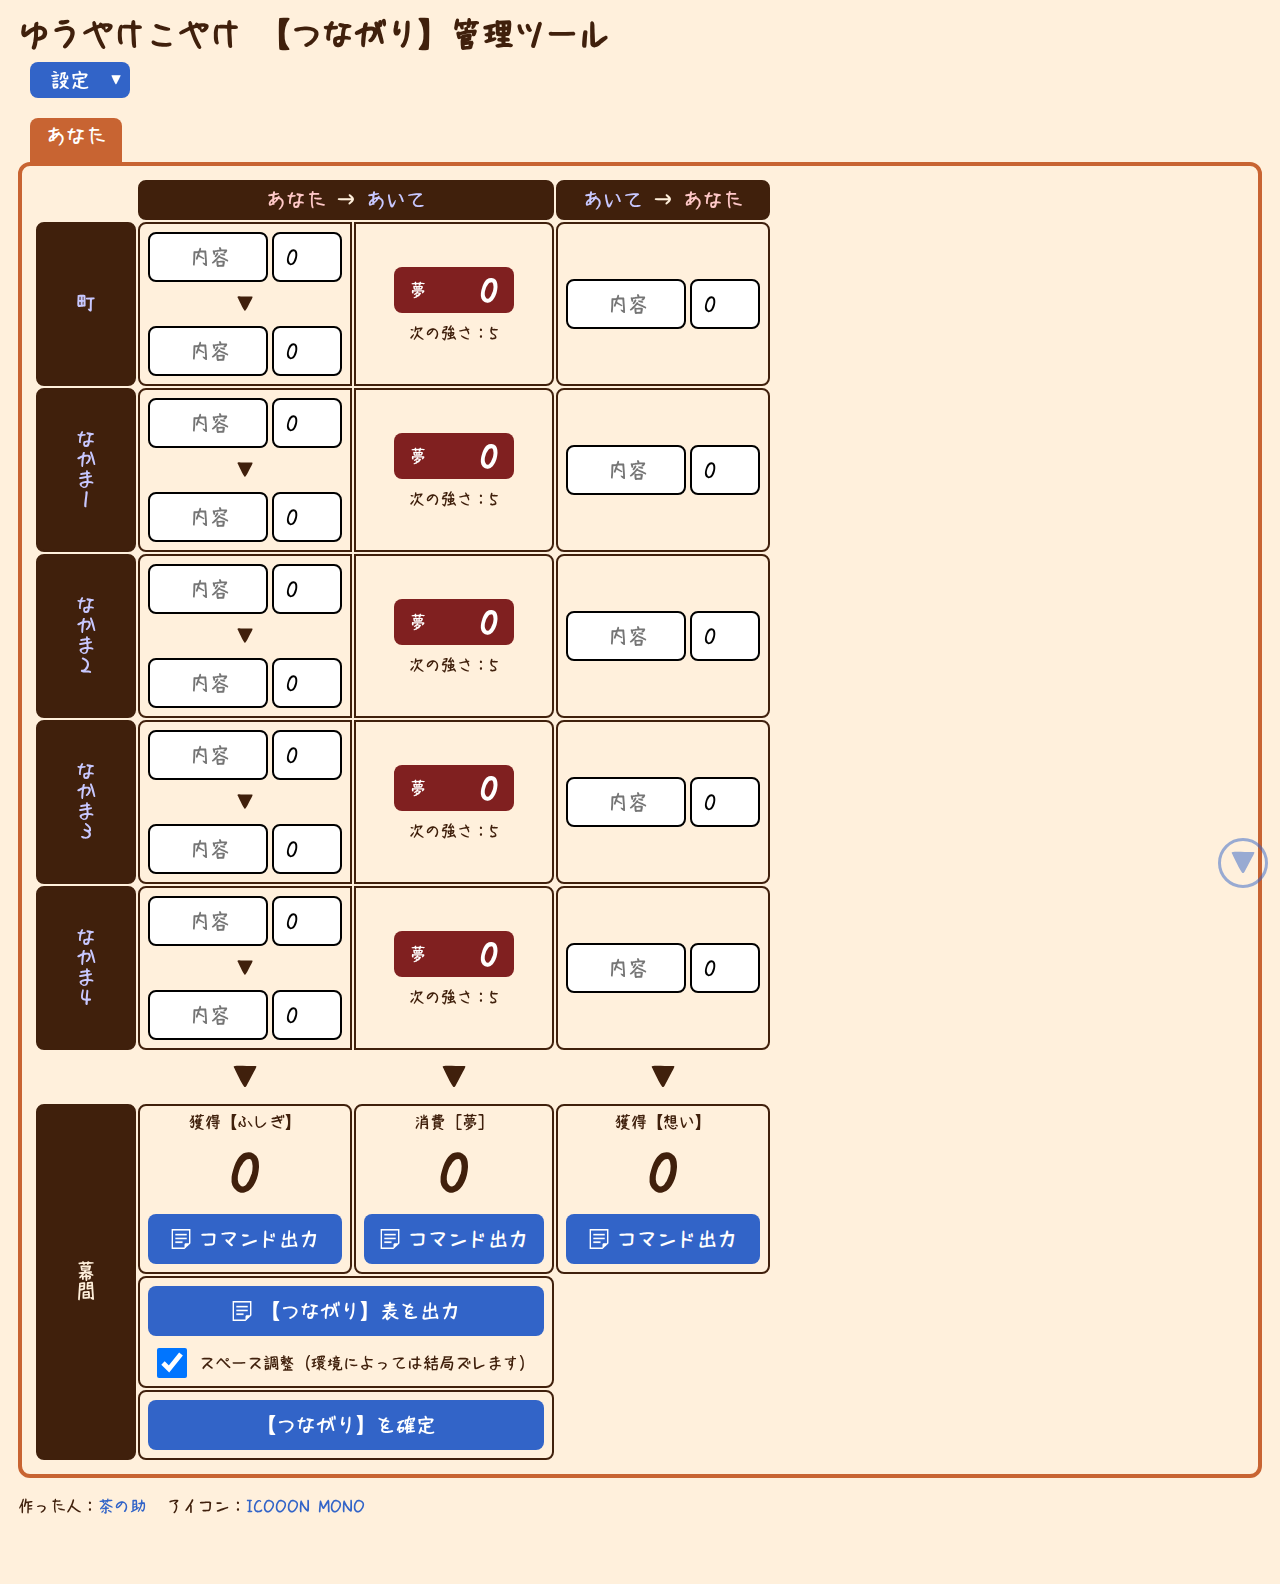
==== beta/index.html @ 048345e4 "ベータ版追加" ====
<!DOCTYPE html>
<html lang="ja">
	<head>
		<meta charset="UTF-8" />
		<meta name="viewport" content="width=device-width, initial-scale=1.0" />

		<link rel="icon" href="img/icon.png">
		<link rel="stylesheet" href="styles/common.css" />
		<link rel="stylesheet" href="styles/areaSetting.css" />
		<link rel="stylesheet" href="styles/areaConnect.css" />

		<script src="scripts/main.js"></script>
		<script src="scripts/utilString.js"></script>

		<title>ゆうやけこやけ 【つながり】管理ツール</title>
	</head>

	<body>
		<h1>
			ゆうやけこやけ 【つながり】管理ツール
		</h1>

		<span class="only_sp hidden">※スマホでは、正常に作動しない場合があります。</span>

		<div>
			<!------------------------------------------------------>
			<!-- 設定 -->
			<!------------------------------------------------------>

			<div class="area_setting">
				<div class="flex">
					<button class="buttonAcordion" onclick="buttonSettingPanel(this)">
						設定
						<span class="acordionArrow">▼</span>
						<span class="acordionArrow hidden">▲</span>
					</button>
				</div>

				<div class="pannel_setting hidden">
					<h2>
						ココフォリア
					</h2>

					<table id="table_coco_setting">
						<tr>
							<th class="blank"></th>
							<th class="titleCell">
								ステータス名
							</th>
						</tr>

						<tr>
							<th class="titleCell">
								夢
							</th>
							<td>
								<input id="statusName_yume" value="夢">
							</td>
							<td class="blank">
								一字でも間違えると正しく動かないので、コピペ推奨。
							</td>
						</tr>

						<tr>
							<th class="titleCell">
								ふしぎ
							</th>
							<td>
								<input id="statusName_fushigi" value="ふしぎ">
							</td>
						</tr>

						<tr>
							<th class="titleCell">
								想い
							</th>
							<td>
								<input id="statusName_omoi" value="想い">
							</td>
						</tr>
					</table>

					<h2>
						キャラクター
					</h2>

					<table id="table_setting">
						<tbody class="stickyRow">
							<tr class="fixedRow">
								<th class="titleCell" rowspan="2">
									番号
								</th>

								<th class="titleCell" rowspan="2">
									出力
								</th>

								<th class="titleCell" rowspan="2">
									名前
								</th>

								<th class="titleCell" colspan="5">
									【つながり】コスト
								</th>
							</tr>

							<tr class="fixedRow">
								<th class="titleCell noRadius_right">
									0→1
								</th>

								<th class="titleCell noRadius">
									1→2
								</th>

								<th class="titleCell noRadius">
									2→3
								</th>

								<th class="titleCell noRadius">
									3→4
								</th>

								<th class="titleCell noRadius_left">
									4→5
								</th>
							</tr>
						</tbody>

						<!-- AddPoint -->
					</table>
				</div>
			</div>

			<!------------------------------------------------------>
			<!-- つながり -->
			<!------------------------------------------------------>

			<div id="container_connect">
				<div class="tab_connect">
				</div>
				<div class="area_connect">
					<table id="table_connect">
						<tr class="fixedRow stickyRow">
							<th class="blank"></th>

							<th class="titleCell" colspan="2">
								<div class="connectType">
									<span replace="name_self" class="name_self" replace="name_self">（あなた）</span>
									→
									<span class="name_follow">あいて</span>
								</div>
							</th>

							<th class="titleCell">
								<div class="connectType">
									<span class="name_follow">
										あいて
									</span>
									→
									<span replace="name_self" class="name_self" replace="name_self">
										（あなた）
									</span>
								</div>
							</th>
						</tr>

						<!-- AddPoint -->
					</table>
				</div>
			</div>
		</div>

		<!------------------------------------------------------>
		<!-- スクロールボタン -->
		<!------------------------------------------------------>

		<button class="buttonScroll up" disabled onclick="buttonScrollUp()">
			▲
		</button>

		<button class="buttonScroll down" onclick="buttonScrollDown()">
			▼
		</button>

		<!------------------------------------------------------>
		<!-- フッター -->
		<!------------------------------------------------------>

		<div class="credit">
			<span>作った人：<a href="https://takusuki.com/@tyanosuke" target="_blank">茶の助</a></span>
			<span>アイコン：<a href="https://icooon-mono.com/" target="_blank">ICOOON MONO</a></span>
		</div>

		<!------------------------------------------------------>
		<!-- アナウンス -->
		<!------------------------------------------------------>

		<div id="announce">
			データを保存しました
		</div>
	</body>

	<!------------------------------------------------------>
	<!-- キャラクター設定 -->
	<!------------------------------------------------------>

	<!-- 行：あいて -->
	<template id="temp_setting_row_follow">
		<tr settingId="">
			<th class="titleCell">
				<span class="set_id">0</span>
			</th>

			<th class="checkControl">
				<input type="checkbox">
			</th>

			<td>
				<input class="input_name" replace="name_" value="">
			</td>

			<td class="noRadius_right">
				<input class="input_cost_0" type="number" value="" min="1">
			</td>

			<td class="noRadius">
				<input class="input_cost_1" type="number" value="" min="1">
			</td>

			<td class="noRadius">
				<input class="input_cost_2" type="number" value="" min="1">
			</td>

			<td class="noRadius">
				<input class="input_cost_3" type="number" value="" min="1">
			</td>

			<td class="noRadius_left">
				<input class="input_cost_4" type="number" value="" min="1">
			</td>

			<td>
				<button class="removeCharacter">
					削除
				</button>
			</td>
		</tr>
	</template>

	<!-- 行 -->
	<template id="temp_setting_row_last">
		<tr>
			<td class="">
				<button class="addCharacter" onclick="buttonAdd()">
					追加
				</button>
			</td>
		</tr>
	</template>

	<!------------------------------------------------------>
	<!-- つながり -->
	<!------------------------------------------------------>

	<!-- 行：キャラクター -->
	<template id="temp_connect_row">
		<tr class="connect_row">
			<th name="name_" class="titleCell name_follow">
				<span class="vertWright" replace="name_">（名前）</span>
			</th>

			<td id="connect_to_">
				<div class="connect to before">
					<input class="detail" placeholder="内容">
					<input
						type="number"
						value="0"
						min="0"
						max="5"
						class="value connect_before"
						onchange="calcFushigi()"
					>
				</div>

				<div class="connect_arrow">▼</div>

				<div class="connect to after">
					<input class="detail" placeholder="内容">
					<input
						type="number"
						value="0"
						min="0"
						max="5"
						class="value connect_after connect_value_to"
						onchange="calcFushigi()"
					>
				</div>
			</td>

			<td id="cost_">
				<div class="cost">
					<label>夢</label>
					<span class="value">0</span>
				</div>
				<div class="connectNote next">
					次の強さ：<span>0</span>
				</div>
			</td>

			<td id="connect_from_">
				<div class="connect from">
					<input class="detail" placeholder="内容">
					<input
						type="number"
						value="0"
						min="0"
						max="5"
						class="value connect_value_from"
						onchange="calcOmoi()"
					>
				</div>
				<div class="connectNote from">
					タブを切り替えて<br>
					入力してください
				</div>
			</td>

			<td class="strongConnect hidden">
				<div class="text_main">
					強い<br>
					つながり
				</div>
				<div class="text_sub">
					【思い出】＋１
				</div>
			</td>
		</tr>
	</template>

	<!-- 行：最後 -->
	<template id="temp_connect_row_last">
		<tr>
			<th class="blank"></th>

			<td class="arrow">
				▼
			</td>

			<td class="arrow">
				▼
			</td>

			<td class="arrow">
				▼
			</td>
		</tr>

		<tr>
			<th class="titleCell" rowspan="3">
				<span class="vertWright">幕間</span>
			</th>

			<td>
				<div class="flex total">
					<label>獲得【ふしぎ】</label>

					<span id="total_fushigi" class="value">0</span>

					<button class="fade-button" onclick="buttonFushigi(this)">
						<img src="img/chat.png">
						コマンド出力
						<div class="fade-overlay">
							クリップボードに<br>
							出力しました
						</div>
					</button>
				</div>
			</td>

			<td>
				<div class="flex total">
					<label>消費［夢］</label>

					<span id="total_yume" class="value">0</span>

					<button class="fade-button" onclick="buttonYume(this)">
						<img src="img/chat.png">
						コマンド出力
						<div class="fade-overlay">
							クリップボードに<br>
							出力しました
						</div>
					</button>
				</div>
			</td>

			<td>
				<div class="flex total">
					<label>獲得【想い】</label>

					<span id="total_omoi" class="value">0</span>

					<button class="fade-button" onclick="buttonOmoi(this)">
						<img src="img/chat.png">
						コマンド出力
						<div class="fade-overlay">
							クリップボードに<br>
							出力しました
						</div>
					</button>
				</div>
			</td>
		</tr>

		<tr>
			<td colspan="2">
				<button class="button_footer fade-button" onclick="buttonOutputConnect(this)">
					<img src="img/chat.png">
					【つながり】表を出力
					<div class="fade-overlay">
						クリップボードに出力しました
					</div>
				</button>
				<div class="checkboxOption">
					<input id="spaceAdjust" type="checkbox" checked>
					<label for="spaceAdjust">スペース調整（環境によっては結局ズレます）</label>
				</div>
			</td>
		</tr>

		<tr>
			<td colspan="2">
				<button class="button_footer fade-button" onclick="showModalDecide(this)">
					【つながり】を確定
					<div class="fade-overlay">
						入力を確定しました
					</div>
				</button>
			</td>
		</tr>
	</template>

	<!------------------------------------------------------>
	<!-- モーダル -->
	<!------------------------------------------------------>

	<template id="temp_modal">
		<div class="modal">
			<div class="window">
				<div class="message">
					（メッセージ）
				</div>

				<div class="buttons">
					<button class="buttonYes">
						はい
					</button>

					<button class="buttonNo" onclick="hideModal()">
						いいえ
					</button>
				</div>
			</div>
		</div>
	</template>

</html>
---- beta/styles/common.css ----
/* 基本設定 */
:root
{
  --font-color: rgb(64, 32, 12);
  --bg-color: rgb(255, 240, 220);
  --strong-color: rgb(50, 100, 200);
  --sub-color: rgb(200, 100, 50);
}

/* フォント設定 */
@font-face {
  font-family: "MyFont";
  src: url("../font/RiiTN_R.otf");
}

/* -------------------------------------------------- */
/* 基本
/* -------------------------------------------------- */

/* 基本 */
body
{
  padding: 10px;
  background: var(--bg-color);
  color: var(--font-color);
}

/* フォント */
*
{
  font-family: "MyFont";
}

/* 見出し */
h1,
h2
{
  margin: 0;
}
h1
{
  margin-bottom: 12px;
}
h2
{
  margin-bottom: 8px;
}
* + h2
{
  margin-top: 20px;
}

/* 縦書き */
.vertWright
{
  max-width: 100%;
  max-height: 170px;
  writing-mode: vertical-lr;
  text-orientation: upright;
}

/* 角丸無し */
.noRadius
{
  border-radius: 0 !important;
}
.noRadius_left
{
  border-top-left-radius: 0 !important;
  border-bottom-left-radius: 0 !important;
}
.noRadius_right
{
  border-top-right-radius: 0 !important;
  border-bottom-right-radius: 0 !important;
}

/* フレックス */
.flex
{
  display: flex;
  gap: 12px
}

/* 非表示 */
.hidden
{
  display: none !important;
}

/* -------------------------------------------------- */
/* 色
/* -------------------------------------------------- */

/* あなた */
.name_self
{
  color: #ffc8c8 !important;
}

/* あいて */
.name_follow
{
  color: #c8c8ff !important;
}

/* -------------------------------------------------- */
/* インプット
/* -------------------------------------------------- */

/* 入力欄 */
input
{
  box-sizing: border-box;
  border: solid 2px #000 !important;
  border-radius: 8px;
  padding: 8px;

  color: #000 !important;
}

/* 非活性 */
input:disabled
{
  background: none;
}

/* 入力例 */
.inputSample
{
  background: #fff;
  border-radius: 4px;
  margin: 0 4px;
  padding: 8px 4px;
}

/* -------------------------------------------------- */
/* リンク
/* -------------------------------------------------- */

a
{
  color: var(--strong-color);
  text-decoration: none;
}

/* -------------------------------------------------- */
/* ボタン
/* -------------------------------------------------- */

/* ボタン */
button,
a.linkButton
{
  display: flex;
  background: var(--strong-color);
  border: none;
  border-radius: 8px;
  padding: 8px 16px;

  color: #fff;
  font-size: 20px;
  justify-content: center;
  align-items: center;
  white-space: nowrap;

  cursor: pointer;
}

/* ボタン：非活性 */
button:disabled
{
  background-color: #888;
  cursor: default;
}

/* チェックボックス */
input[type="checkbox"]
{
  width: 30px;
  height: 30px;
  margin: 0;
}
input[type="checkbox"] + label
{
  display: flex;
  align-items: center;
  padding-left: 12px;
}
input[type="checkbox"],
input[type="checkbox"] + label
{
  cursor: pointer;
}

/* ボタンカバー */
.fade-button
{
  width: 100%;
  height: 50px;
  position: relative;
  overflow: hidden;
}

/* オーバーレイ */
.fade-overlay {
    display: flex;
    justify-content: center;
    align-items: center;
    position: absolute;
    top: 0;
    left: 0;
    width: 100%;
    height: 100%;
    opacity: 0;

    color: #fff;
    font-size: 15px;
    background-color: var(--sub-color);

    transition: opacity 0.3s ease;
}
.fade-button.active .fade-overlay {
    opacity: 1;
}

/* アイコン */
button > img
{
  width: auto;
  height: 20px;
  margin-right: 8px;
}

/* -------------------------------------------------- */
/* テーブル
/* -------------------------------------------------- */

/* セル */
th,
td
{
  min-width: 50px;
  min-height: 50px;
  border: solid 2px var(--font-color);
  border-radius: 8px;
  padding: 8px;
}

/* セル内ボタン */
td > button
{
  width: 100%;
  height: 100%;
}

/* 先頭行 */
.stickyRow
{
  position: sticky;
  top: 0;
  z-index: 1;
}

/* タイトル行 */
.titleRow
{
  display: flex;
  margin-bottom: 8px;
}

/* 見出しセル */
.titleCell
{
  color: var(--bg-color);
  font-size: 20px;
  font-weight: normal;
  background: var(--font-color);
}

/* -------------------------------------------------- */
/* アコーディオン
/* -------------------------------------------------- */

.buttonAcordion
{
  margin-left: 12px;
  padding-right: 8px !important;
}

.buttonAcordion.active
{
  background-color: var(--sub-color);
}

.acordionArrow
{
  margin-left: 20px;

  font-size: 12px;
}

/* -------------------------------------------------- */
/* スクロールボタン
/* -------------------------------------------------- */

/* ボタン分の空き */
body
{
  padding-bottom: 62px;
}

/* ボタン */
.buttonScroll
{
  display: flex;
  justify-content: center;
  align-items: center;
  width: 50px;
  height: 50px;
  opacity: 0.5;

  color: var(--strong-color);
  background: none !important;
  border: solid 3px var(--strong-color);
  border-radius: 50px;

  position: fixed;
  bottom: 12px;
  right: 12px;

  font-size: 30px;

  transition: opacity 0.3s;
}

/* ボタン：ホバー */
.buttonScroll:hover
{
  opacity: 1;
}

/* ボタン：非活性 */
.buttonScroll:disabled
{
  opacity: 0 !important;
  z-index: -1;
}

/* フォーカス */
.buttonScroll:focus
{
  opacity: 1;
  outline: none;
}

/* -------------------------------------------------- */
/* モーダル
/* -------------------------------------------------- */

/* 背景 */
.modal
{
  display: flex;
  justify-content: center;
  align-items: center;
  position: fixed;
  top: 0;
  bottom: 0;
  left: 0;
  right: 0;
  background: rgb(0, 0, 0, 0.5);
  z-index: 2;
}

/* ウィンドウ */
.modal > .window
{
  min-width: 25vw;
  background: var(--bg-color);
  border: solid 2px var(--font-color);
  border-radius: 8px;
  padding: 12px;
}

/* メッセージ */
.modal > .window > .message
{
  background: var(--font-color);
  border-radius: 8px;
  margin-bottom: 12px;
  padding: 8px;

  color: var(--bg-color);
  line-height: calc(1em + 10px);
  text-align: center;
}

/* ボタン */
.modal > .window > .buttons
{
  display: flex;
  justify-content: center;
  align-items: center;
  gap: 12px
}
.modal > .window > .buttons > button
{
  min-width: 100px;

  font-size: 25px;
}

/* 「はい」ボタン */
.buttonYes {
  background-color: var(--sub-color);
}

/* -------------------------------------------------- */
/* アナウンス
/* -------------------------------------------------- */

#announce
{
  position: fixed;
  top: 12px;
  left: 12px;
  right: 12px;
  z-index: 3;
  background: #040;
  border-radius: 8px;
  padding: 12px;
  pointer-events: none;

  color: var(--bg-color);
  text-align: center;

  opacity: 0;
  transition: opacity 0.3s;
}

#announce.show
{
  opacity: 1;
}

/* -------------------------------------------------- */
/* クレジット
/* -------------------------------------------------- */

.credit
{
  display: flex;
  gap: 20px;
  margin-top: 20px;
}

/* -------------------------------------------------- */
/* スマホ非対応
/* -------------------------------------------------- */

.only_sp
{
  display: inherit;
  margin-bottom: 12PX;

  color: #800;
}
---- beta/styles/areaSetting.css ----
/* -------------------------------------------------- */
/* 設定
/* -------------------------------------------------- */

/* エリア */
.area_setting
{
  margin-bottom: 20px;
}

/* パネル */
.pannel_setting
{
  min-width: fit-content;
  background: var(--bg-color);
  border: solid 4px var(--sub-color);
  border-radius: 8px;
  padding: 12px;
}

/* ボタン */
.buttonAcordion
{
  padding: 8px 20px;

  font-size: 20px;
}
.buttonAcordion.active
{
  border-bottom-left-radius: 0;
  border-bottom-right-radius: 0;
}

/* 番号 */
.set_id
{
  font-size: 20px;
}

/* 「閉じる」ボタン */
.titleRow > button
{
  margin-left: auto;
}

/* コスト */
[class^="input_cost_"]
{
  width: 70px;

  font-size: 20px;
  text-align: right;
}
---- beta/styles/areaConnect.css ----
/* -------------------------------------------------- */
/* タブ
/* -------------------------------------------------- */

.tab_connect
{
  display: flex;
  gap: 12px;
  padding-left: 12px;
  overflow: auto;
}

.tab_connect > button
{
  margin-bottom: 8px;
}

.tab_connect > button.active
{
  position: sticky;
  left: 0px;
  background-color: var(--sub-color);
  border-bottom-left-radius: 0;
  border-bottom-right-radius: 0;
  margin-bottom: 0;
  padding-bottom: 16px;
  cursor: default;
}

.tab_add
{
  margin-bottom: 8px;
}

.area_connect
{
  min-width: fit-content;
  border: solid 4px var(--sub-color);
  border-radius: 12px;
  padding: 12px;
}

/* -------------------------------------------------- */
/* 【つながり】
/* -------------------------------------------------- */

/* つながりセル */
.connect
{
  display: flex;
  justify-content: space-between;
  gap: 4px;
  align-items: center;
}

/* 【つながり】強さ */
.connect input
{
  width: 70px;
  height: 50px;
  padding-left: 12px;

  font-size: 20px;
}

/* 【つながり】内容 */
.connect input.detail
{
  min-width: 120px;
  flex-grow: 1;
  height: 50px;
  font-size: 20px;
  text-align: center;
}

/* 「あなた→あいて」：つながり */
[id^="connect_to_"]
{
  border-top-right-radius: 0;
  border-bottom-right-radius: 0;
}

/* つながり：▼ */
.connect_arrow
{
  margin: 12px 0;

  font-size: 20px;
  text-align: center;
}

/* ［夢］コスト */
[id^="cost_"]
{
  border-radius: 0 8px 8px 0;
}
.cost
{
  display: flex;
  justify-content: center;
  align-items: center;

  color: #fff;
  background: #802020;
  border-radius: 8px;
  margin: 0 30px;
  padding: 8px 16px;
}
.cost > .value
{
  margin-left: auto;
  font-size: 30px;
  font-weight: bold;
  margin-left: auto;
}

/* 注釈 */
.connectNote
{
  width: 100%;
  margin-top: 12px;

  text-align: center;
}

/* 強い【つながり】 */
.strongConnect
{
  text-align: center;
}
.strongConnect > .text_main
{
  background: #808020;
  border-radius: 8px;
  margin: 0 12px;
  padding: 8px 16px;

  color: #fff;
  font-size: 20px;
  font-weight: bold;
  text-align: center;
  white-space: nowrap;
}
.strongConnect > .text_sub
{
  margin-top: 12px;

  color: #808020;
  font-weight: bold;
}

/* 【つながり】表の出力 */
.checkboxOption
{
  display: flex;
  justify-content: center;
  align-content: center;
  margin-top: 12px;
}

/* 線無し */
.blank
{
  border-color: transparent !important;
}

/* 幕間：▼ */
.arrow
{
  border-color: transparent !important;

  font-size: 30px;
  text-align: center;
}

/* 合計 */
.total
{
    display: flex;
    flex-direction: column;
    justify-content: space-between;
    height: 100%;
    min-height: 150px;

    text-align: center;
}
.total > .value
{
  font-size: 50px;
  font-weight: bold;
}
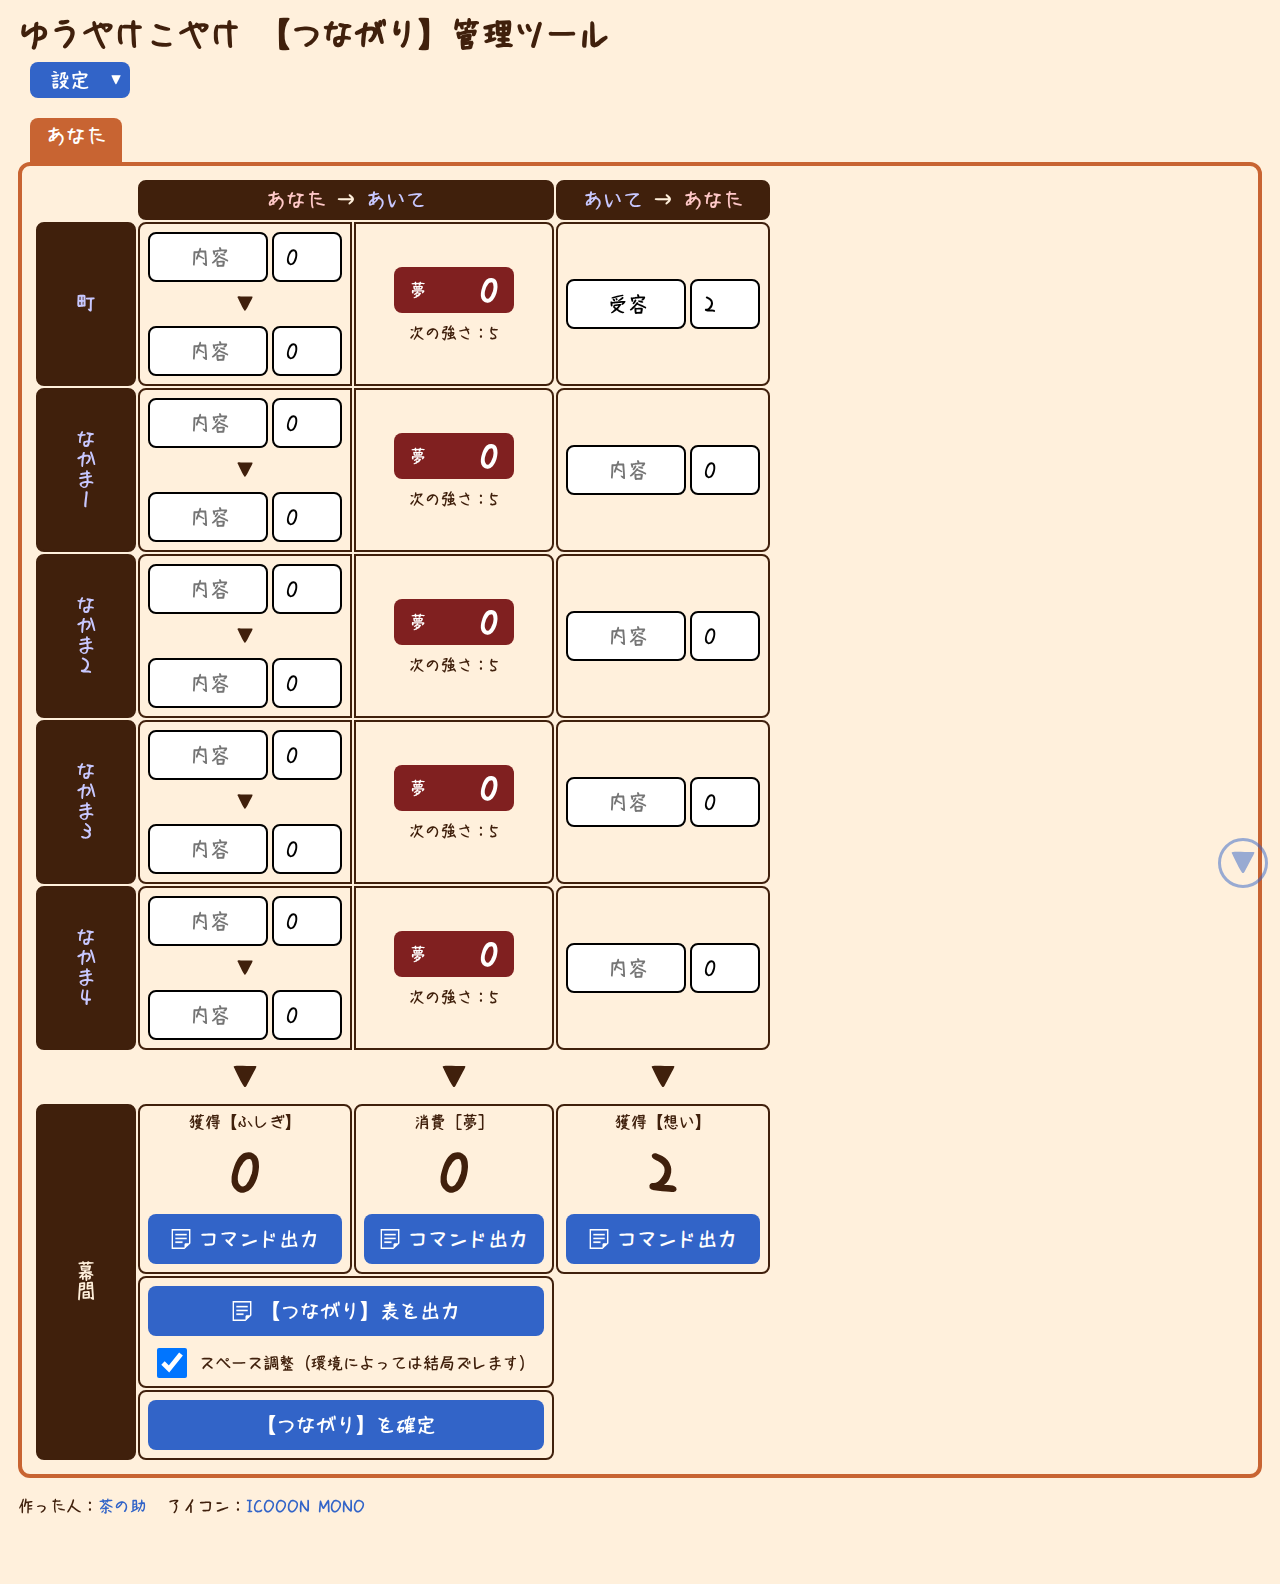
==== commit a451ed6b: "初期描画改善。" ====
--- a/beta/index.html
+++ b/beta/index.html
@@ -22,7 +22,7 @@
 
 		<span class="only_sp hidden">※スマホでは、正常に作動しない場合があります。</span>
 
-		<div>
+		<div id="mainContents" class="hidden">
 			<!------------------------------------------------------>
 			<!-- 設定 -->
 			<!------------------------------------------------------>
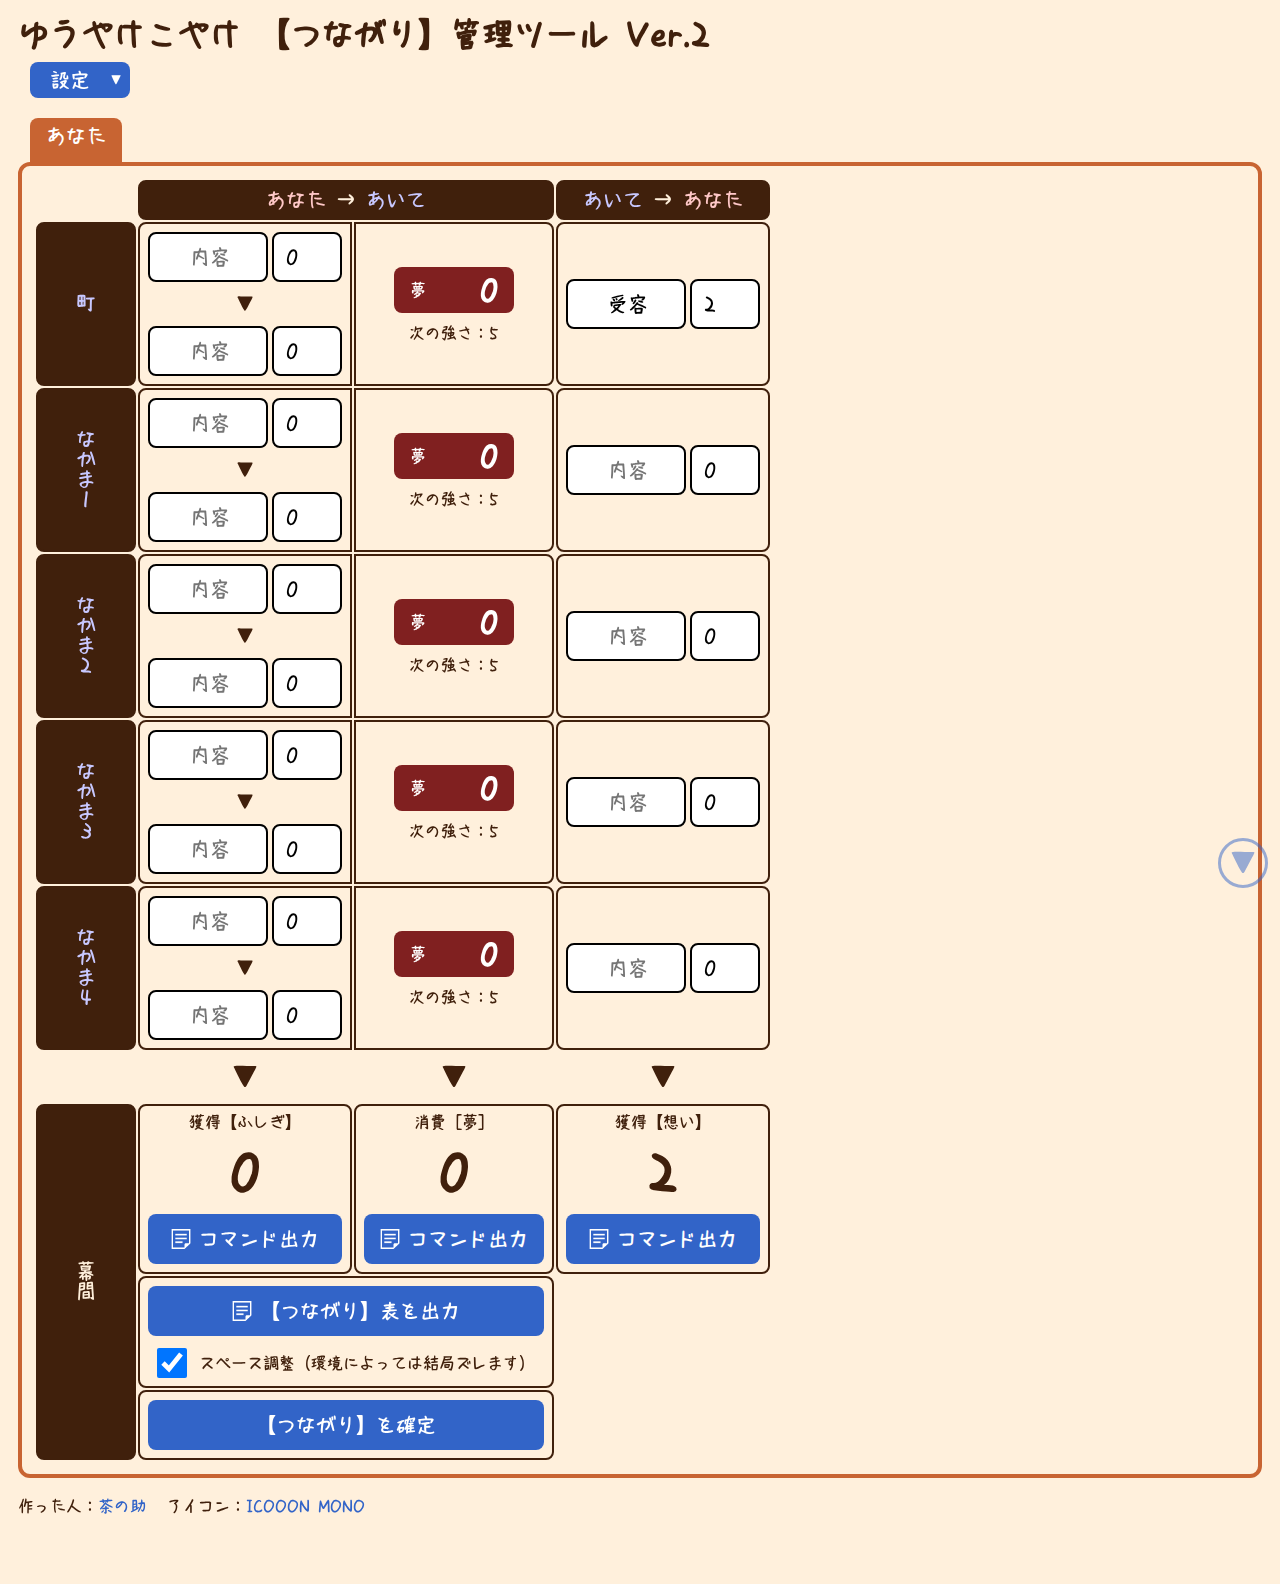
==== commit 88430792: "ベータ対応。" ====
--- a/beta/index.html
+++ b/beta/index.html
@@ -17,7 +17,7 @@
 
 	<body>
 		<h1>
-			ゆうやけこやけ 【つながり】管理ツール
+			ゆうやけこやけ 【つながり】管理ツール Ver.2
 		</h1>
 
 		<span class="only_sp hidden">※スマホでは、正常に作動しない場合があります。</span>
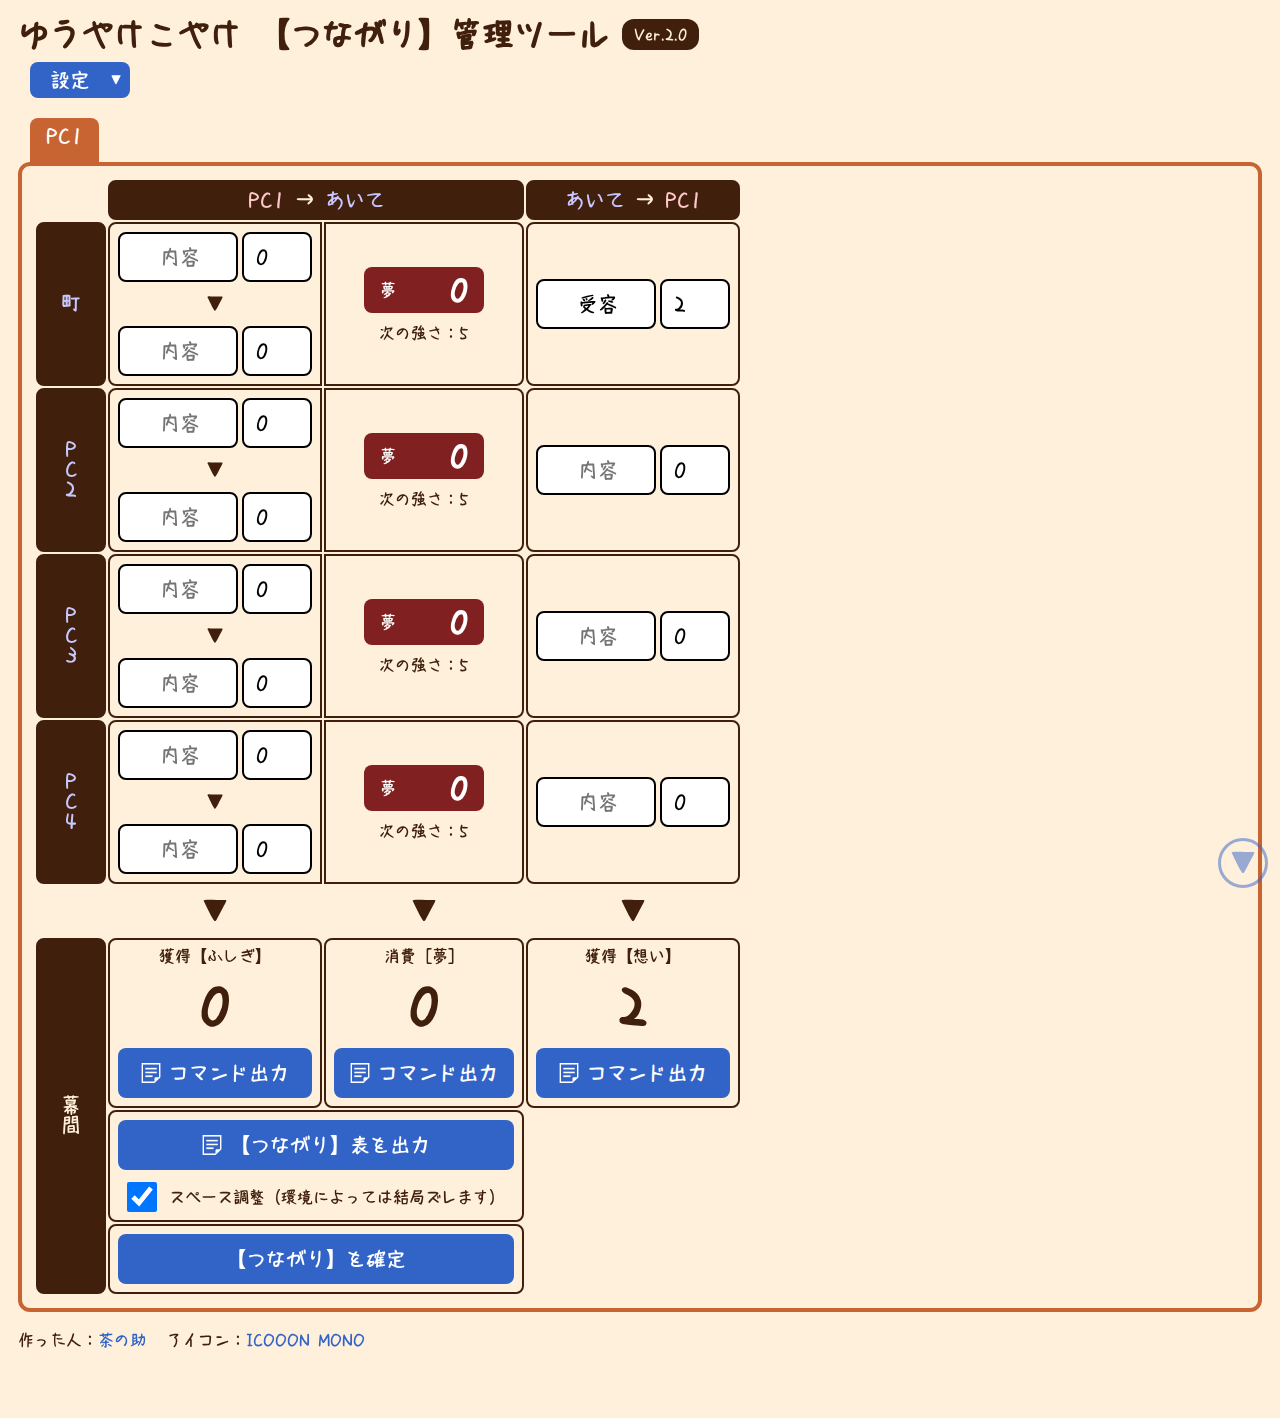
==== commit 3a1549f3: "一旦ベータをコミット。" ====
--- a/beta/index.html
+++ b/beta/index.html
@@ -17,10 +17,11 @@
 
 	<body>
 		<h1>
-			ゆうやけこやけ 【つながり】管理ツール Ver.2
+			ゆうやけこやけ 【つながり】管理ツール
+			<span class="version">Ver.2.0</span>
 		</h1>
 
-		<span class="only_sp hidden">※スマホでは、正常に作動しない場合があります。</span>
+		<span class="only_sp hidden">※スマホでの動作は保証していません。</span>
 
 		<div id="mainContents" class="hidden">
 			<!------------------------------------------------------>
--- a/beta/styles/common.css
+++ b/beta/styles/common.css
@@ -389,7 +389,7 @@
   background: var(--font-color);
   border-radius: 8px;
   margin-bottom: 12px;
-  padding: 8px;
+  padding: 8px 16px;
 
   color: var(--bg-color);
   line-height: calc(1em + 10px);
@@ -456,6 +456,28 @@
 }
 
 /* -------------------------------------------------- */
+/* タイトル
+/* -------------------------------------------------- */
+
+h1
+{
+  display: flex;
+  align-items: center;
+}
+
+.version
+{
+  background: var(--font-color);
+  border-radius: 12px;
+  margin-left: 12px;
+  padding: 8px 12px;
+
+  color: var(--bg-color);
+  font-size: 15px;
+  font-weight: normal;
+}
+
+/* -------------------------------------------------- */
 /* スマホ非対応
 /* -------------------------------------------------- */
 
